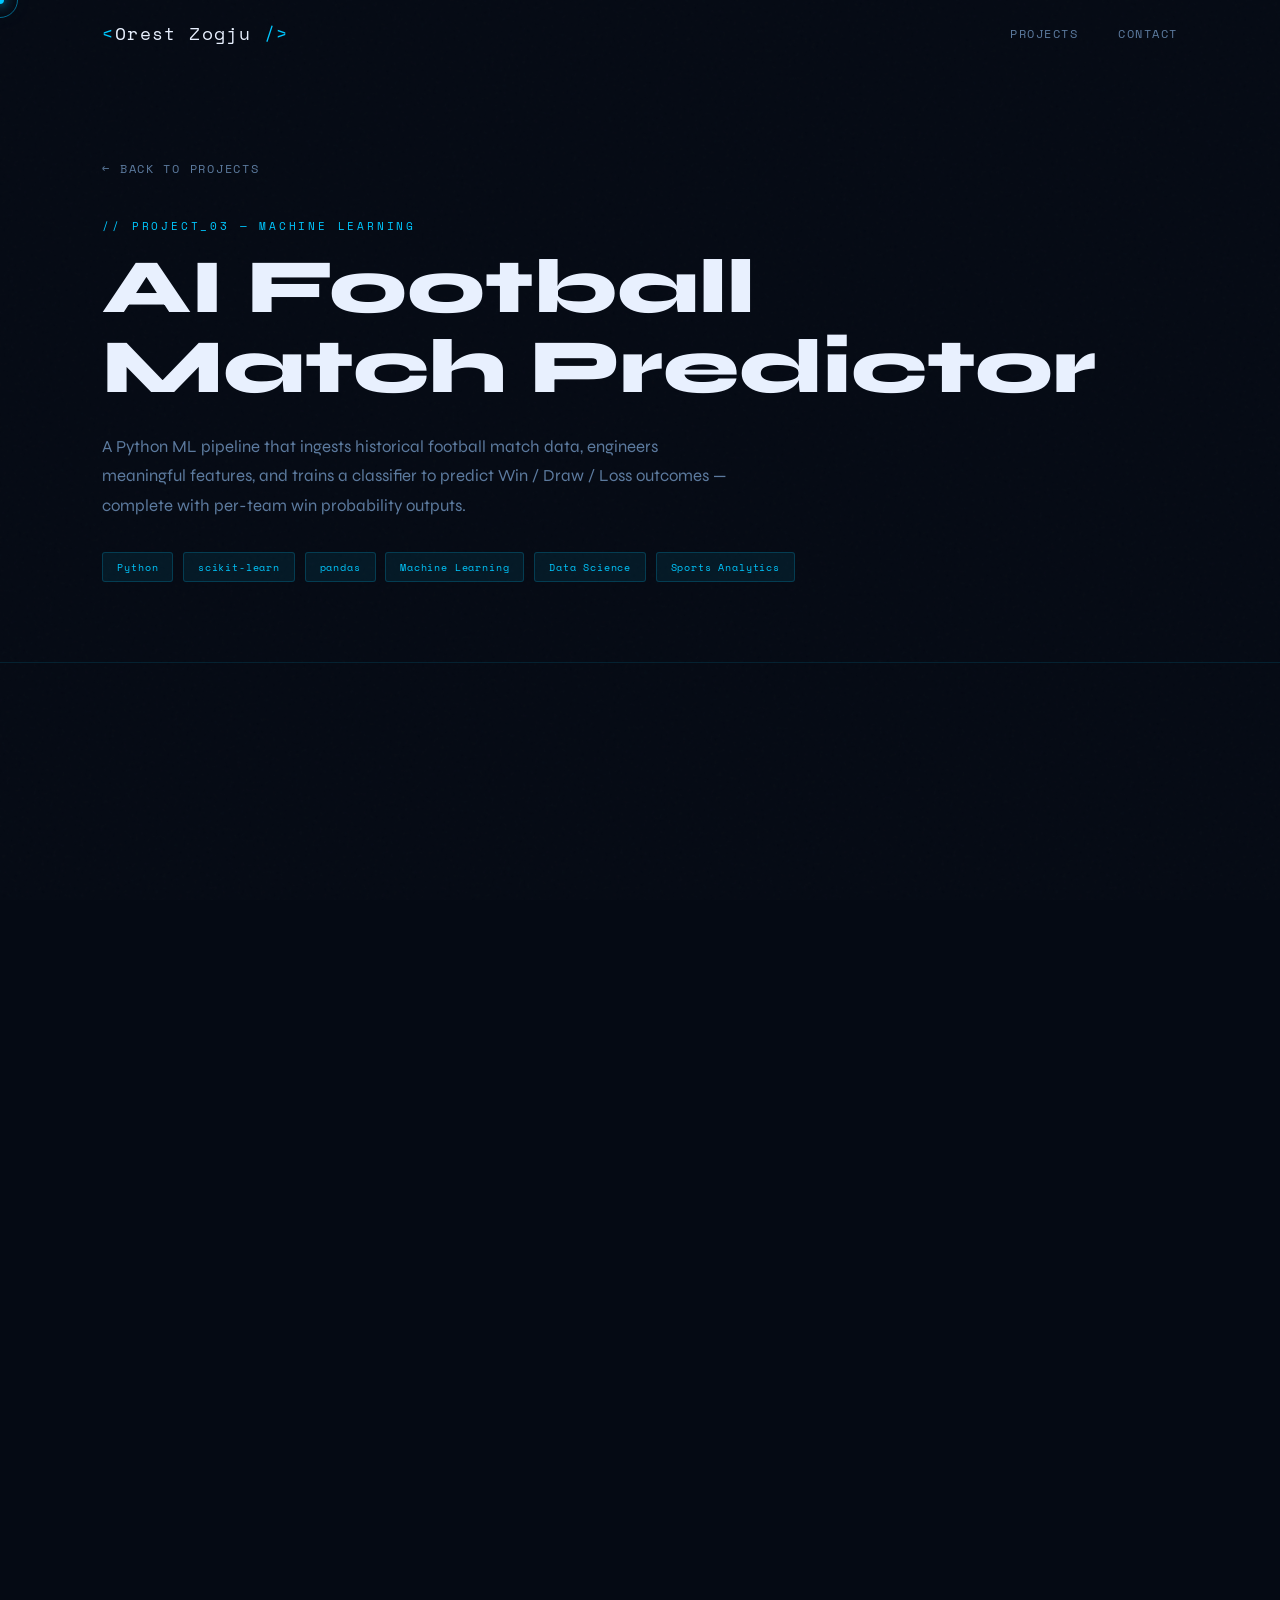
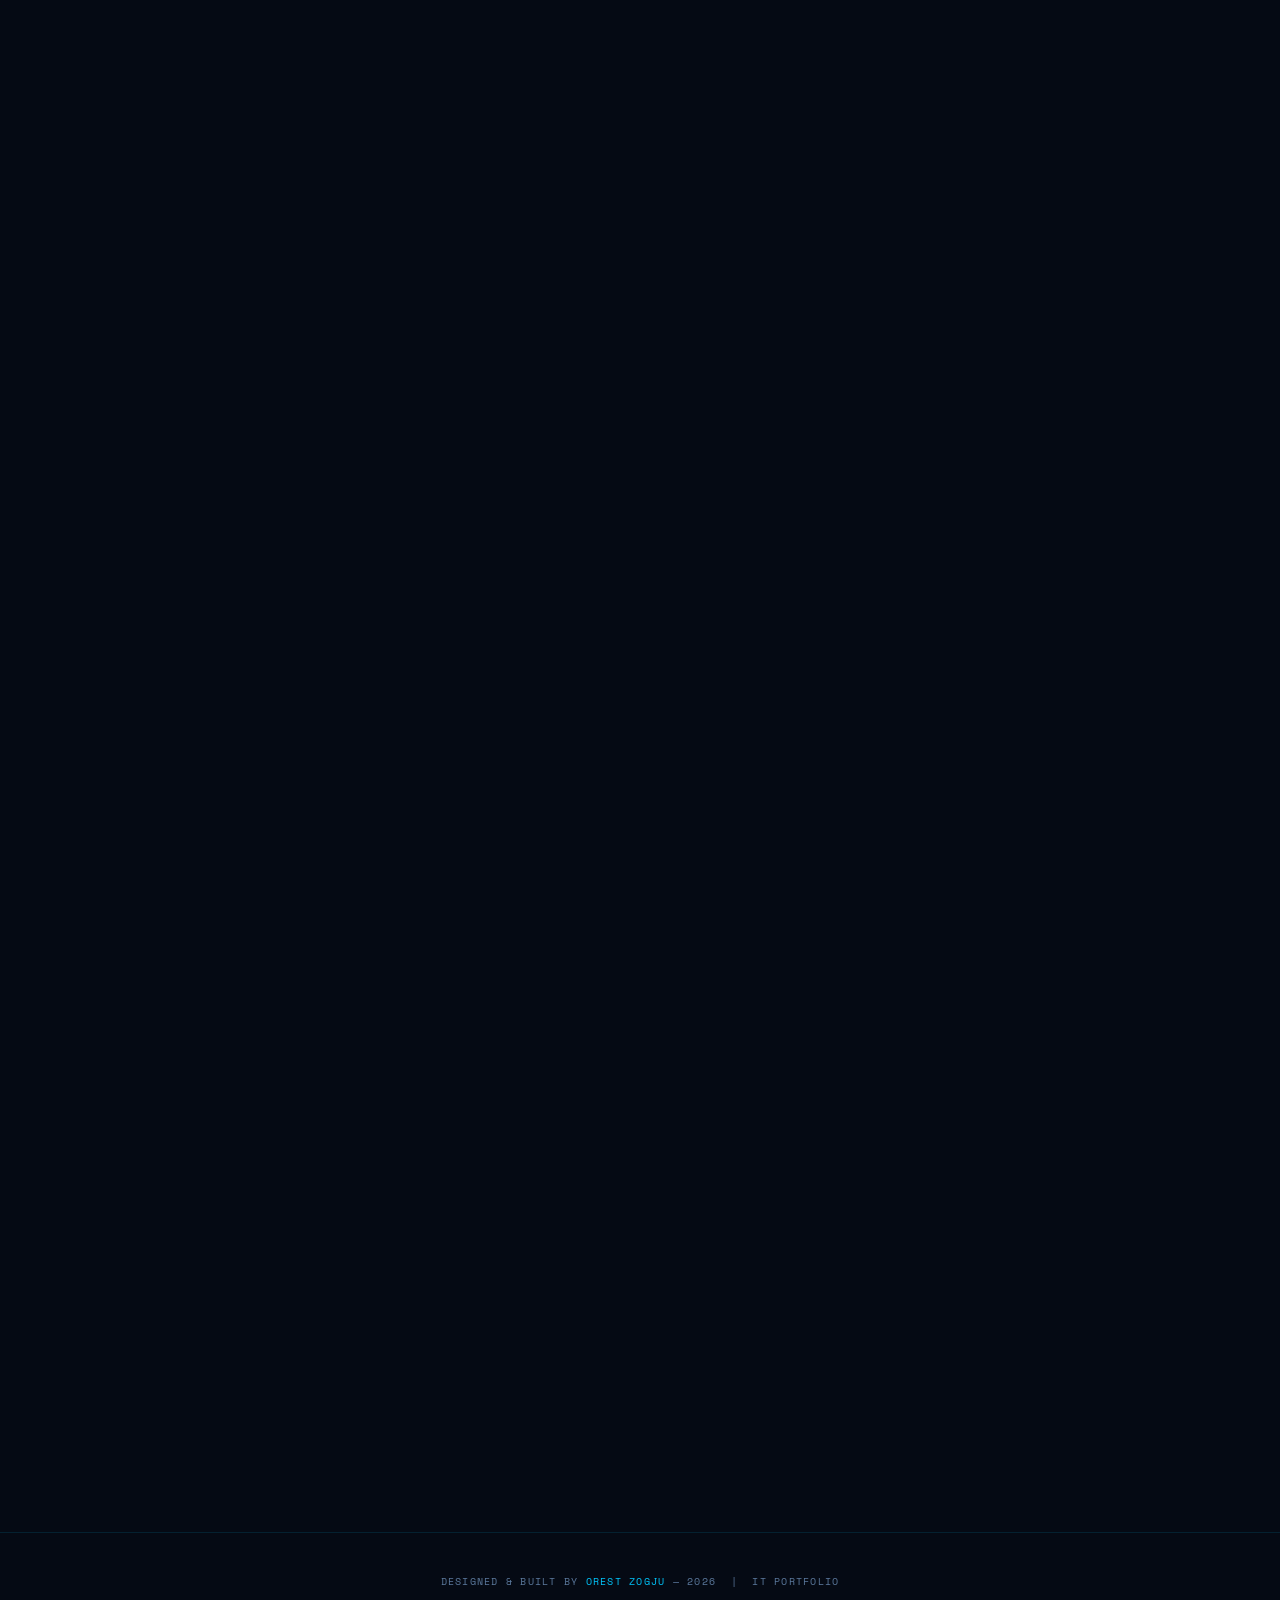
==== project-football-predictor.html @ 183ef2d7 "Initial commit: Complete portfolio website with projects and styling" ====
<!DOCTYPE html>
<html lang="en">
<head>
  <meta charset="UTF-8" />
  <meta name="viewport" content="width=device-width, initial-scale=1.0"/>
  <title>AI Football Predictor — Orest Zogju</title>

  <link rel="preconnect" href="https://fonts.googleapis.com">
  <link href="https://fonts.googleapis.com/css2?family=Space+Mono:ital,wght@0,400;0,700;1,400&family=Syne:wght@400;600;700;800&display=swap" rel="stylesheet">

  <!-- Reuse the main stylesheet for shared styles (cursor, nav, footer, etc.) -->
  <link rel="stylesheet" href="styles.css">

  <style>
    /* ══ PROJECT DETAIL — PAGE-SPECIFIC STYLES ═══════════════ */

    /* Full-width hero banner for the project */
    .project-hero {
      min-height: 60vh;
      display: flex;
      flex-direction: column;
      justify-content: center;
      padding: 160px 8vw 80px;
      position: relative;
      z-index: 2;
      border-bottom: 1px solid var(--border);
    }

    .back-link {
      font-family: 'Space Mono', monospace;
      font-size: .72rem;
      letter-spacing: .15em;
      text-transform: uppercase;
      color: var(--muted);
      text-decoration: none;
      display: inline-flex;
      align-items: center;
      gap: .5rem;
      margin-bottom: 2.5rem;
      transition: color .2s, gap .2s;
    }
    .back-link:hover { color: var(--accent); gap: .8rem; }

    .project-hero-label {
      font-family: 'Space Mono', monospace;
      font-size: .7rem;
      letter-spacing: .25em;
      text-transform: uppercase;
      color: var(--accent);
      margin-bottom: .8rem;
    }

    .project-hero-title {
      font-size: clamp(2.5rem, 6vw, 5rem);
      font-weight: 800;
      color: var(--white);
      line-height: 1.05;
      margin-bottom: 1.5rem;
    }

    .project-hero-subtitle {
      font-size: 1.05rem;
      color: var(--muted);
      max-width: 640px;
      line-height: 1.75;
      margin-bottom: 2rem;
    }

    .project-hero-tags {
      display: flex;
      flex-wrap: wrap;
      gap: .6rem;
    }

    .hero-tag {
      font-family: 'Space Mono', monospace;
      font-size: .65rem;
      padding: 6px 14px;
      border-radius: 3px;
      background: rgba(0, 200, 255, .08);
      border: 1px solid rgba(0, 200, 255, .2);
      color: var(--accent);
      letter-spacing: .08em;
    }

    /* ── Content body ── */
    .project-body {
      position: relative;
      z-index: 2;
      padding: 80px 8vw;
      max-width: 1200px;
      margin: 0 auto;
    }

    /* Two-column layout for main content + sidebar */
    .project-layout {
      display: grid;
      grid-template-columns: 1fr 340px;
      gap: 4rem;
      align-items: start;
    }

    .project-main { position: relative; z-index: 3; }

    /* ── Overview / description blocks ── */
    .content-section { margin-bottom: 3.5rem; }

    .content-label {
      font-family: 'Space Mono', monospace;
      font-size: .68rem;
      letter-spacing: .2em;
      text-transform: uppercase;
      color: var(--accent);
      margin-bottom: 1rem;
    }

    .content-heading {
      font-size: 1.5rem;
      font-weight: 800;
      color: var(--white);
      margin-bottom: 1rem;
    }

    .content-text {
      font-size: .95rem;
      line-height: 1.8;
      color: var(--muted);
    }
    .content-text + .content-text { margin-top: 1rem; }
    .content-text strong { color: var(--text); }

    /* ── Feature list ── */
    .feature-list {
      list-style: none;
      display: flex;
      flex-direction: column;
      gap: .8rem;
      margin-top: 1rem;
    }
    .feature-list li {
      font-size: .9rem;
      color: var(--muted);
      display: flex;
      gap: .8rem;
      align-items: flex-start;
      line-height: 1.6;
    }
    .feature-list li::before {
      content: '▹';
      color: var(--accent);
      flex-shrink: 0;
      margin-top: 2px;
    }

    /* ── Screenshot / GIF gallery ── */
    .screenshot-grid {
      display: grid;
      grid-template-columns: 1fr 1fr;
      gap: 1rem;
      margin-top: 1.5rem;
    }

    .screenshot-card {
      background: var(--surface);
      border: 1px solid var(--border);
      border-radius: 8px;
      overflow: hidden;
      transition: border-color .3s, transform .3s;
    }
    .screenshot-card:hover {
      border-color: var(--accent);
      transform: translateY(-4px);
    }

    /* Placeholder shown until you drop in real screenshots */
    .screenshot-placeholder {
      aspect-ratio: 16/9;
      background: linear-gradient(135deg, #0a1e15, #061510);
      display: flex;
      flex-direction: column;
      align-items: center;
      justify-content: center;
      gap: .6rem;
    }
    .screenshot-placeholder span {
      font-family: 'Space Mono', monospace;
      font-size: .6rem;
      letter-spacing: .1em;
      color: var(--muted);
    }
    .screenshot-placeholder-icon { font-size: 2rem; }

    /* Real screenshot / GIF — swap the placeholder for this when ready */
    .screenshot-img {
      width: 100%;
      display: block;
      aspect-ratio: 16/9;
      object-fit: cover;
    }

    .screenshot-caption {
      font-family: 'Space Mono', monospace;
      font-size: .6rem;
      letter-spacing: .08em;
      color: var(--muted);
      padding: .8rem 1rem;
      border-top: 1px solid var(--border);
    }

    /* ── ML results table ── */
    .results-table {
      width: 100%;
      border-collapse: collapse;
      margin-top: 1rem;
      font-family: 'Space Mono', monospace;
      font-size: .75rem;
    }
    .results-table th {
      color: var(--accent);
      letter-spacing: .12em;
      text-transform: uppercase;
      font-size: .62rem;
      padding: 10px 16px;
      text-align: left;
      border-bottom: 1px solid var(--border);
    }
    .results-table td {
      color: var(--muted);
      padding: 10px 16px;
      border-bottom: 1px solid rgba(255,255,255,.03);
    }
    .results-table tr:hover td { color: var(--text); background: rgba(0,200,255,.02); }

    /* ── Sidebar ── */
    .project-sidebar { display: flex; flex-direction: column; gap: 1.5rem; }

    .sidebar-card {
      background: var(--surface);
      border: 1px solid var(--border);
      border-radius: 10px;
      padding: 1.5rem;
      transition: border-color .3s;
    }
    .sidebar-card:hover { border-color: rgba(0, 200, 255, .3); }

    .sidebar-title {
      font-family: 'Space Mono', monospace;
      font-size: .65rem;
      letter-spacing: .18em;
      text-transform: uppercase;
      color: var(--accent);
      margin-bottom: 1rem;
    }

    .sidebar-stat {
      display: flex;
      justify-content: space-between;
      align-items: center;
      padding: .5rem 0;
      border-bottom: 1px solid rgba(255,255,255,.04);
      font-size: .82rem;
    }
    .sidebar-stat:last-child { border-bottom: none; }
    .sidebar-stat-label { color: var(--muted); }
    .sidebar-stat-value {
      color: var(--white);
      font-family: 'Space Mono', monospace;
      font-size: .72rem;
    }

    /* Stack tag pills in the sidebar */
    .sidebar-tags { display: flex; flex-wrap: wrap; gap: .5rem; }
    .sidebar-tag {
      font-family: 'Space Mono', monospace;
      font-size: .6rem;
      padding: 4px 10px;
      border-radius: 3px;
      background: rgba(0, 87, 255, .1);
      border: 1px solid rgba(0, 87, 255, .25);
      color: #6fa3ff;
    }

    /* Sidebar CTA buttons */
    .sidebar-actions { display: flex; flex-direction: column; gap: .8rem; }
    .sidebar-btn {
      display: block;
      text-align: center;
      padding: 11px;
      border-radius: 4px;
      font-family: 'Space Mono', monospace;
      font-size: .7rem;
      letter-spacing: .1em;
      text-transform: uppercase;
      text-decoration: none;
      transition: all .25s;
    }
    .sidebar-btn-primary {
      background: var(--accent);
      color: var(--bg);
      font-weight: 700;
      border: 1.5px solid var(--accent);
    }
    .sidebar-btn-primary:hover { background: transparent; color: var(--accent); }
    .sidebar-btn-ghost {
      background: transparent;
      color: var(--text);
      border: 1.5px solid var(--border);
    }
    .sidebar-btn-ghost:hover { border-color: var(--accent); color: var(--accent); }

    /* ── Responsive ── */
    @media (max-width: 900px) {
      .project-layout    { grid-template-columns: 1fr; }
      .screenshot-grid   { grid-template-columns: 1fr; }
      .project-hero      { padding: 130px 6vw 60px; }
      .project-body      { padding: 60px 6vw; }
    }

    /* ══ DETAIL PAGE — BROWSER FRAME ═══════════════════════
       Full-width GIF showcase with realistic browser chrome.
    ══════════════════════════════════════════════════════ */
    .detail-browser-frame {
      border-radius: 10px;
      overflow: hidden;
      border: 2px solid rgba(0, 200, 255, .3);
      background: #080e1c;
      box-shadow: 0 12px 40px rgba(0, 0, 0, .6), 0 0 30px rgba(0,200,255,.15), inset 0 0 30px rgba(0,200,255,.05);
      margin-top: 1rem;
      transition: all .3s ease;
    }
    .detail-browser-bar {
      height: 36px;
      background: #0f1624;
      border-bottom: 1px solid rgba(255,255,255,.06);
      display: flex;
      align-items: center;
      padding: 0 12px;
      gap: 10px;
    }
    .detail-browser-dots { display: flex; gap: 5px; }
    .detail-browser-url {
      flex: 1;
      background: rgba(255,255,255,.05);
      border: 1px solid rgba(255,255,255,.07);
      border-radius: 4px;
      padding: 4px 12px;
      font-family: 'Space Mono', monospace;
      font-size: .6rem;
      color: var(--muted);
      display: flex;
      align-items: center;
      gap: 6px;
    }
    .detail-gif-wrap { width:100%; aspect-ratio:16/9; overflow:hidden; border-radius:6px; }
    .detail-gif { width:100%; height:100%; object-fit:cover; display:block; transition:transform .4s ease; }
    .detail-browser-frame:hover .detail-gif { transform:scale(1.02); }
    .detail-browser-frame:hover { border-color:rgba(0,200,255,.5); box-shadow:0 20px 60px rgba(0,200,255,.2), 0 0 30px rgba(0,200,255,.3), inset 0 0 30px rgba(0,200,255,.1); }

    /* bdot classes are already in styles.css — re-declare here
       so this page works standalone */
    .bdot { width: 10px; height: 10px; border-radius: 50%; display: inline-block; }
    .bdot--red    { background: #ff5f57; }
    .bdot--yellow { background: #febc2e; }
    .bdot--green  { background: #28c840; }
  </style>
</head>
<body>

  <!-- Custom cursor (same as main portfolio) -->
  <div class="cursor" id="cursor">
    <div class="cursor-ring" id="cursor-ring"></div>
    <div class="cursor-dot"  id="cursor-dot"></div>
  </div>

  <canvas id="bg-canvas"></canvas>

  <!-- Minimal nav for project detail pages -->
  <nav id="navbar">
    <a href="index.html" class="nav-logo">&lt;<span>Orest Zogju</span> /&gt;</a>
    <ul class="nav-links">
      <li><a href="index.html#projects">Projects</a></li>
      <li><a href="index.html#contact">Contact</a></li>
    </ul>
  </nav>

  <main>

    <!-- ══ PROJECT HERO ══════════════════════════════ -->
    <div class="project-hero">
      <a href="index.html#projects" class="back-link">← Back to Projects</a>

      <p class="project-hero-label">// Project_03 — Machine Learning</p>
      <h1 class="project-hero-title">AI Football<br>Match Predictor</h1>
      <p class="project-hero-subtitle">
        A Python ML pipeline that ingests historical football match data, engineers
        meaningful features, and trains a classifier to predict Win / Draw / Loss
        outcomes — complete with per-team win probability outputs.
      </p>

      <div class="project-hero-tags">
        <span class="hero-tag">Python</span>
        <span class="hero-tag">scikit-learn</span>
        <span class="hero-tag">pandas</span>
        <span class="hero-tag">Machine Learning</span>
        <span class="hero-tag">Data Science</span>
        <span class="hero-tag">Sports Analytics</span>
      </div>
    </div>

    <!-- ══ PROJECT BODY ══════════════════════════════ -->
    <div class="project-body">
      <div class="project-layout">

        <!-- ── Main Content ── -->
        <div class="project-main">

          <!-- Overview -->
          <div class="content-section reveal">
            <p class="content-label">Overview</p>
            <h2 class="content-heading">About the Project</h2>
            <p class="content-text">
              This project was born from a personal challenge: could I build a machine learning model
              that accurately predicts football match outcomes using real historical data? Using <strong>Python</strong>
              and <strong>scikit-learn</strong>, I constructed a complete ML data pipeline that transforms raw
              CSV match statistics into actionable predictions, outputting <strong>win probabilities</strong> for
              every possible outcome (Win, Draw, Loss).
            </p>
            <p class="content-text">
              The model learns from historical league fixtures, identifying patterns in team statistics such as
              recent form, goals scored/conceded, home and away performance, head-to-head records, and other
              derived features. This was my first hands-on machine learning project and a significant milestone
              in my journey into data science and sports analytics. It showcased the power of feature engineering
              and the importance of proper model evaluation.
            </p>
          </div>

          <!-- Screenshots / GIFs -->
          <div class="content-section reveal reveal-delay-1">
            <p class="content-label">Preview</p>
            <h2 class="content-heading">App Overview</h2>

            <!-- Full-width browser frame with the live GIF -->
            <div class="detail-browser-frame">
              <div class="detail-browser-bar">
                <div class="detail-browser-dots">
                  <span class="bdot bdot--red"></span>
                  <span class="bdot bdot--yellow"></span>
                  <span class="bdot bdot--green"></span>
                </div>
                <div class="detail-browser-url">
                  <span>🔒</span> football-predictor-pro · Streamlit
                </div>
              </div>
              <div class="detail-gif-wrap">
                <img src="FootballPredictorAI.gif"
                     alt="Football Predictor Pro — full walkthrough"
                     class="detail-gif">
              </div>
            </div>

            <div class="screenshot-grid" style="margin-top:1rem;">
              <div class="screenshot-card">
                <div class="screenshot-placeholder" style="background:linear-gradient(135deg,#0a1e15,#061510)">
                  <div class="screenshot-placeholder-icon">📊</div>
                  <span>Predictions Dashboard</span>
                </div>
                <div class="screenshot-caption">Upload CSV → instant fixture predictions</div>
              </div>
              <div class="screenshot-card">
                <div class="screenshot-placeholder" style="background:linear-gradient(135deg,#0a1e15,#061510)">
                  <div class="screenshot-placeholder-icon">📈</div>
                  <span>Model Metrics</span>
                </div>
                <div class="screenshot-caption">Classification report & accuracy scores</div>
              </div>
            </div>
          </div>

          <!-- Features -->
          <div class="content-section reveal reveal-delay-2">
            <p class="content-label">Features</p>
            <h2 class="content-heading">What It Does</h2>
            <ul class="feature-list">
              <li>Reads and parses historical match data from CSV files using <strong>pandas</strong></li>
              <li>Cleans and preprocesses data, handling missing values and data type conversions</li>
              <li>Engineers powerful features: rolling form windows, home/away win rates, goal averages, head-to-head statistics</li>
              <li>Trains a classification model (Random Forest or Logistic Regression) via <strong>scikit-learn</strong></li>
              <li>Outputs precise <strong>Win / Draw / Loss probabilities</strong> for any given fixture</li>
              <li>Evaluates model performance using cross-validation, precision, recall, and F1-scores</li>
              <li>Serializes the trained model to disk for efficient reuse without retraining</li>
              <li>Provides comprehensive classification reports and confusion matrices for model analysis</li>
            </ul>
          </div>

          <!-- Sample results table -->
          <div class="content-section reveal">
            <p class="content-label">Sample Results</p>
            <h2 class="content-heading">Predicted Probabilities</h2>
            <table class="results-table">
              <thead>
                <tr>
                  <th>Home</th>
                  <th>Away</th>
                  <th>Win %</th>
                  <th>Draw %</th>
                  <th>Loss %</th>
                </tr>
              </thead>
              <tbody>
                <tr><td>Team A</td><td>Team B</td><td style="color:var(--accent)">62%</td><td>21%</td><td>17%</td></tr>
                <tr><td>Team C</td><td>Team D</td><td>34%</td><td style="color:var(--accent)">38%</td><td>28%</td></tr>
                <tr><td>Team E</td><td>Team F</td><td>19%</td><td>27%</td><td style="color:var(--accent)">54%</td></tr>
              </tbody>
            </table>
          </div>

          <!-- What I learned -->
          <div class="content-section reveal">
            <p class="content-label">Reflection</p>
            <h2 class="content-heading">What I Learned</h2>
            <p class="content-text">
              This project was my real introduction to the complete machine learning workflow — from handling messy,
              raw data to deploying a working predictive model. I discovered that <strong>feature engineering</strong> is often
              more critical than model selection, and learned hard lessons about overfitting through proper
              train/test splits and rigorous cross-validation techniques.
            </p>
            <p class="content-text">
              I became comfortable with <strong>pandas</strong> for complex data wrangling tasks and discovered how powerful
              scikit-learn's pipeline API is for keeping preprocessing and modeling steps clean, reproducible, and maintainable.
              The experience reinforced the importance of understanding your data deeply before attempting to model it.
            </p>
          </div>

        </div>

        <!-- ── Sidebar ── -->
        <aside class="project-sidebar">

          <!-- Links -->
          <div class="sidebar-card reveal">
            <div class="sidebar-title">Links</div>
            <div class="sidebar-actions">
              <a href="index.html#projects" class="sidebar-btn sidebar-btn-ghost">
                ← All Projects
              </a>
            </div>
          </div>

          <!-- Project info -->
          <div class="sidebar-card reveal reveal-delay-1">
            <div class="sidebar-title">Project Info</div>
            <div class="sidebar-stat">
              <span class="sidebar-stat-label">Type</span>
              <span class="sidebar-stat-value">ML Model</span>
            </div>
            <div class="sidebar-stat">
              <span class="sidebar-stat-label">Language</span>
              <span class="sidebar-stat-value">Python</span>
            </div>
            <div class="sidebar-stat">
              <span class="sidebar-stat-label">Status</span>
              <span class="sidebar-stat-value" style="color:var(--accent)">In Progress</span>
            </div>
            <div class="sidebar-stat">
              <span class="sidebar-stat-label">Year</span>
              <span class="sidebar-stat-value">2026</span>
            </div>
          </div>

          <!-- Tech stack -->
          <div class="sidebar-card reveal reveal-delay-2">
            <div class="sidebar-title">Tech Stack</div>
            <div class="sidebar-tags">
              <span class="sidebar-tag">Python 3</span>
              <span class="sidebar-tag">scikit-learn</span>
              <span class="sidebar-tag">pandas</span>
              <span class="sidebar-tag">NumPy</span>
              <span class="sidebar-tag">Matplotlib</span>
              <span class="sidebar-tag">joblib</span>
            </div>
          </div>

        </aside>
      </div>
    </div>

  </main>

  <footer>
    <p>Designed &amp; built by <span>Orest Zogju</span> — 2026 &nbsp;|&nbsp; IT Portfolio</p>
  </footer>

  <script src="main.js" defer></script>

</body>
</html>
---- styles.css ----
/* ══════════════════════════════════════════════════════
   styles.css — Orest Zogju Portfolio
   Sections:
     1.  Reset & CSS Variables
     2.  Base / Body
     3.  Custom Cursor
     4.  Background Canvas & Noise Overlay
     5.  Layout Helpers
     6.  Navigation
     7.  Hero Section
     8.  Avatar / Orbit
     9.  Section Headers (shared)
     10. About Section
     11. Skills Section
     12. Projects Section
     13. Contact Section
     14. Footer
     15. Scroll Reveal Utility
     16. Glitch Effect
     17. Keyframe Animations
     18. Responsive / Media Queries
══════════════════════════════════════════════════════ */


/* ── 1. RESET & CSS VARIABLES ───────────────────── */

*, *::before, *::after {
  box-sizing: border-box;
  margin: 0;
  padding: 0;
}

:root {
  --bg:       #050a14;   /* deepest background */
  --bg2:      #090f1e;   /* slightly lighter background layer */
  --surface:  #0d1627;   /* card/panel surfaces */
  --border:   rgba(0, 200, 255, 0.12);

  --accent:   #00c8ff;   /* primary cyan glow */
  --accent2:  #0057ff;   /* secondary deep blue */
  --accent3:  #7b2fff;   /* tertiary purple */

  --text:     #ccd6f6;   /* body text */
  --muted:    #5c7a9e;   /* de-emphasised text */
  --white:    #e8f0fe;   /* headings / highlights */
}

html {
  scroll-behavior: smooth;
}


/* ── 2. BASE / BODY ─────────────────────────────── */

body {
  background: var(--bg);
  color: var(--text);
  font-family: 'Syne', sans-serif;
  overflow-x: hidden;
  cursor: none; /* hide the native cursor; we use a custom one */
}


/* ── 3. CUSTOM CURSOR ───────────────────────────── */

/* The cursor wrapper is fixed and has pointer-events: none so it
   never blocks clicks. It contains two children:
   - cursor-dot  : a small snappy dot that follows the mouse exactly
   - cursor-ring : a larger ring that lags behind (smoothed in JS)    */
.cursor {
  position: fixed;
  top: 0;
  left: 0;
  z-index: 9999;
  pointer-events: none;
}

.cursor-dot {
  width: 8px;
  height: 8px;
  background: var(--accent);
  border-radius: 50%;
  transform: translate(-50%, -50%);
  transition: transform .1s;
  box-shadow: 0 0 12px var(--accent), 0 0 30px rgba(0, 200, 255, .4);
}

.cursor-ring {
  width: 36px;
  height: 36px;
  border: 1.5px solid rgba(0, 200, 255, .5);
  border-radius: 50%;
  transform: translate(-50%, -50%);
  transition: transform .18s ease, width .2s, height .2s, border-color .2s;
  position: absolute;
  top: 0;
  left: 0;
}

/* Expand the ring when hovering over any interactive element */
body:has(a:hover) .cursor-ring,
body:has(button:hover) .cursor-ring {
  width: 56px;
  height: 56px;
  border-color: var(--accent);
}


/* ── 4. BACKGROUND CANVAS & NOISE OVERLAY ───────── */

/* The canvas is behind everything; JS draws the particle grid on it */
#bg-canvas {
  position: fixed;
  top: 0;
  left: 0;
  width: 100%;
  height: 100%;
  z-index: 0;
  pointer-events: none;
}

/* Subtle SVG noise texture layered on top of the canvas */
body::after {
  content: '';
  position: fixed;
  inset: 0;
  z-index: 1;
  background-image: url("data:image/svg+xml,%3Csvg viewBox='0 0 256 256' xmlns='http://www.w3.org/2000/svg'%3E%3Cfilter id='noise'%3E%3CfeTurbulence type='fractalNoise' baseFrequency='0.9' numOctaves='4' stitchTiles='stitch'/%3E%3C/filter%3E%3Crect width='100%25' height='100%25' filter='url(%23noise)' opacity='0.04'/%3E%3C/svg%3E");
  opacity: .5;
  pointer-events: none;
}


/* ── 5. LAYOUT HELPERS ──────────────────────────── */

main {
  position: relative;
  z-index: 2; /* sit above the canvas (z-index: 0) and noise (z-index: 1) */
}

section {
  min-height: 100vh;
  padding: 120px 8vw;
  position: relative;
}

.section-divider {
  width: 100%;
  height: 1px;
  background: linear-gradient(90deg, transparent, var(--border), transparent);
  position: relative;
  z-index: 2;
}


/* ── 6. NAVIGATION ──────────────────────────────── */

nav {
  position: fixed;
  top: 0;
  width: 100%;
  z-index: 100;
  padding: 20px 8vw;
  display: flex;
  align-items: center;
  justify-content: space-between;
  transition: background .4s, backdrop-filter .4s;
}

/* JS adds .scrolled after the user scrolls 60px */
nav.scrolled {
  background: rgba(5, 10, 20, .85);
  backdrop-filter: blur(20px);
  border-bottom: 1px solid var(--border);
}

.nav-logo {
  font-family: 'Space Mono', monospace;
  font-size: 1.1rem;
  color: var(--accent);
  letter-spacing: .08em;
  text-decoration: none;
}
.nav-logo span { color: var(--white); }

.nav-links {
  display: flex;
  gap: 2.5rem;
  list-style: none;
}

.nav-links a {
  font-family: 'Space Mono', monospace;
  font-size: .78rem;
  color: var(--muted);
  text-decoration: none;
  letter-spacing: .12em;
  text-transform: uppercase;
  transition: color .2s;
  position: relative;
}

/* Animated underline slides in on hover */
.nav-links a::after {
  content: '';
  position: absolute;
  bottom: -4px;
  left: 0;
  width: 0;
  height: 1px;
  background: var(--accent);
  transition: width .3s;
}
.nav-links a:hover           { color: var(--accent); }
.nav-links a:hover::after    { width: 100%; }


/* ── 7. HERO SECTION ────────────────────────────── */

#hero {
  display: grid;
  grid-template-columns: 1fr 1fr;
  align-items: center;
  gap: 4rem;
  min-height: 100vh;
  padding-top: 140px;
}

.hero-left { position: relative; }

/* Hero text elements each fade-up on load (staggered by animation-delay) */
.hero-label {
  font-family: 'Space Mono', monospace;
  font-size: .72rem;
  letter-spacing: .22em;
  text-transform: uppercase;
  color: var(--accent);
  margin-bottom: 1.2rem;
  opacity: 0;
  animation: fadeUp .6s .2s forwards;
}

.hero-name {
  font-size: clamp(3.2rem, 7vw, 6rem);
  font-weight: 800;
  line-height: .95;
  color: var(--white);
  margin-bottom: 1rem;
  opacity: 0;
  animation: fadeUp .6s .4s forwards;
}
.hero-name .accent { color: var(--accent); }

.hero-role {
  font-family: 'Space Mono', monospace;
  font-size: clamp(.9rem, 1.6vw, 1.15rem);
  color: var(--muted);
  margin-bottom: 2rem;
  opacity: 0;
  animation: fadeUp .6s .6s forwards;
}
.hero-role .typed-text { color: var(--accent2); }

/* Blinking cursor shown next to the typed text */
.cursor-blink {
  display: inline-block;
  width: 2px;
  height: 1.1em;
  background: var(--accent);
  vertical-align: middle;
  margin-left: 2px;
  animation: blink .8s step-end infinite;
}

.hero-bio {
  font-size: 1rem;
  line-height: 1.75;
  color: var(--muted);
  max-width: 480px;
  margin-bottom: 2.5rem;
  opacity: 0;
  animation: fadeUp .6s .8s forwards;
}

.hero-cta {
  display: flex;
  gap: 1rem;
  flex-wrap: wrap;
  opacity: 0;
  animation: fadeUp .6s 1s forwards;
}

/* Shared button base */
.btn {
  padding: 13px 28px;
  border-radius: 4px;
  font-family: 'Space Mono', monospace;
  font-size: .78rem;
  letter-spacing: .1em;
  text-transform: uppercase;
  text-decoration: none;
  cursor: none; /* keep custom cursor active */
  transition: all .25s;
}

.btn-primary {
  background: var(--accent);
  color: var(--bg);
  font-weight: 700;
  border: 1.5px solid var(--accent);
  box-shadow: 0 0 24px rgba(0, 200, 255, .3);
}
.btn-primary:hover {
  background: transparent;
  color: var(--accent);
  box-shadow: 0 0 40px rgba(0, 200, 255, .5);
}

.btn-ghost {
  background: transparent;
  color: var(--text);
  border: 1.5px solid var(--border);
}
.btn-ghost:hover {
  border-color: var(--accent);
  color: var(--accent);
  box-shadow: 0 0 20px rgba(0, 200, 255, .15);
}


/* ── 8. AVATAR & ORBIT ──────────────────────────── */

.hero-right {
  display: flex;
  justify-content: center;
  align-items: center;
  opacity: 0;
  animation: fadeIn .8s 1s forwards;
}

.avatar-wrapper {
  position: relative;
  width: 320px;
  height: 320px;
}

/* Gradient border ring that spins continuously */
.avatar-ring {
  position: absolute;
  inset: -16px;
  border-radius: 50%;
  border: 1.5px solid transparent;
  background: linear-gradient(135deg, var(--accent), var(--accent3)) border-box;
  /* mask trick: only show the border, not the fill */
  -webkit-mask: linear-gradient(#fff 0 0) padding-box, linear-gradient(#fff 0 0);
  -webkit-mask-composite: destination-out;
  mask-composite: exclude;
  animation: spin 8s linear infinite;
}

.avatar-ring-outer {
  position: absolute;
  inset: -32px;
  border-radius: 50%;
  border: 1px dashed rgba(0, 200, 255, .2);
  animation: spin 20s linear infinite reverse;
}

.avatar-inner {
  width: 100%;
  height: 100%;
  border-radius: 50%;
  background: linear-gradient(135deg, #0d2047, #0a1530);
  border: 2px solid rgba(0, 200, 255, .2);
  display: flex;
  align-items: center;
  justify-content: center;
  overflow: hidden;
  position: relative;
}

/* Orbit dots that travel around the avatar */
.orbit-dot {
  position: absolute;
  width: 10px;
  height: 10px;
  border-radius: 50%;
}
.orbit-dot--cyan {
  background: var(--accent);
  box-shadow: 0 0 12px var(--accent), 0 0 30px rgba(0, 200, 255, .4);
  animation: orbitDot 5s linear infinite, pulse 2s infinite;
}
.orbit-dot--purple {
  background: var(--accent3);
  box-shadow: 0 0 12px var(--accent3);
  animation: orbitDot2 5s linear infinite;
}


/* ── 9. SECTION HEADERS (shared) ────────────────── */

.section-header { margin-bottom: 4rem; }

.section-label {
  font-family: 'Space Mono', monospace;
  font-size: .7rem;
  letter-spacing: .25em;
  text-transform: uppercase;
  color: var(--accent);
  margin-bottom: .6rem;
}

.section-title {
  font-size: clamp(2rem, 4vw, 3rem);
  font-weight: 800;
  color: var(--white);
  position: relative;
  display: inline-block;
}

/* Short gradient underline accent beneath section titles */
.section-title::after {
  content: '';
  position: absolute;
  bottom: -8px;
  left: 0;
  width: 60px;
  height: 3px;
  background: linear-gradient(90deg, var(--accent), transparent);
  border-radius: 2px;
}


/* ── 10. ABOUT SECTION ──────────────────────────── */

#about {
  display: grid;
  grid-template-columns: 1fr 1fr;
  gap: 5rem;
  align-items: center;
}

.about-text p {
  line-height: 1.8;
  color: var(--muted);
  margin-bottom: 1.2rem;
  font-size: .98rem;
}
.about-text p strong { color: var(--text); }

.about-stats {
  display: grid;
  grid-template-columns: 1fr 1fr;
  gap: 1.5rem;
}

.stat-card {
  background: var(--surface);
  border: 1px solid var(--border);
  border-radius: 8px;
  padding: 1.5rem;
  position: relative;
  overflow: hidden;
  transition: border-color .3s, transform .3s;
}

/* Top glow bar that appears on hover */
.stat-card::before {
  content: '';
  position: absolute;
  top: 0; left: 0; right: 0;
  height: 2px;
  background: linear-gradient(90deg, var(--accent), var(--accent3));
  opacity: 0;
  transition: opacity .3s;
}
.stat-card:hover              { border-color: rgba(0, 200, 255, .3); transform: translateY(-4px); }
.stat-card:hover::before      { opacity: 1; }

.stat-number {
  font-size: 2.2rem;
  font-weight: 800;
  color: var(--accent);
  line-height: 1;
  margin-bottom: .4rem;
}
.stat-label {
  font-family: 'Space Mono', monospace;
  font-size: .7rem;
  color: var(--muted);
  letter-spacing: .1em;
  text-transform: uppercase;
}


/* ── 11. SKILLS SECTION ─────────────────────────── */

#skills { padding: 120px 8vw; }

.skills-grid {
  display: grid;
  grid-template-columns: repeat(auto-fill, minmax(280px, 1fr));
  gap: 1.5rem;
}

.skill-category {
  background: var(--surface);
  border: 1px solid var(--border);
  border-radius: 10px;
  padding: 2rem;
  transition: border-color .3s, transform .3s, box-shadow .3s;
}
.skill-category:hover {
  border-color: rgba(0, 200, 255, .35);
  transform: translateY(-6px);
  box-shadow: 0 20px 60px rgba(0, 0, 0, .5), 0 0 30px rgba(0, 200, 255, .06);
}

.skill-cat-icon  { font-size: 1.8rem; margin-bottom: 1rem; }
.skill-cat-title { font-size: 1rem; font-weight: 700; color: var(--white); margin-bottom: 1.2rem; }

.skill-tags { display: flex; flex-wrap: wrap; gap: .5rem; }

.skill-tag {
  font-family: 'Space Mono', monospace;
  font-size: .65rem;
  letter-spacing: .08em;
  padding: 5px 12px;
  border-radius: 3px;
  background: rgba(0, 200, 255, .08);
  border: 1px solid rgba(0, 200, 255, .18);
  color: var(--accent);
  transition: background .2s;
}
.skill-tag:hover { background: rgba(0, 200, 255, .15); }

/* ── Skill-level progress bars ── */
.skill-bars     { margin-top: 4rem; }
.skill-bar-item { margin-bottom: 1.4rem; }

.skill-bar-top {
  display: flex;
  justify-content: space-between;
  margin-bottom: .5rem;
}

.skill-bar-name {
  font-family: 'Space Mono', monospace;
  font-size: .72rem;
  color: var(--text);
  letter-spacing: .08em;
}

.skill-bar-pct {
  font-family: 'Space Mono', monospace;
  font-size: .68rem;
  color: var(--accent);
}

.skill-bar-track {
  height: 3px;
  background: rgba(255, 255, 255, .06);
  border-radius: 2px;
  overflow: hidden;
}

/* Width starts at 0; JS sets it to data-width% when the element enters view */
.skill-bar-fill {
  height: 100%;
  background: linear-gradient(90deg, var(--accent2), var(--accent));
  border-radius: 2px;
  width: 0;
  transition: width 1.4s cubic-bezier(.4, 0, .2, 1);
  box-shadow: 0 0 8px rgba(0, 200, 255, .5);
}


/* ── 12. PROJECTS SECTION ───────────────────────── */

#projects { padding: 120px 8vw; }

/* ── Project card header row (number + status badge) ── */
.project-header-row {
  display: flex;
  justify-content: space-between;
  align-items: center;
  margin-bottom: 1.2rem;
}

/* Coloured status pills (LIVE / JAVA / ML AI) */
.project-status-badge {
  font-family: 'Space Mono', monospace;
  font-size: .55rem;
  letter-spacing: .15em;
  padding: 3px 9px;
  border-radius: 20px;
  background: rgba(0, 200, 255, .12);
  border: 1px solid rgba(0, 200, 255, .3);
  color: var(--accent);
  text-transform: uppercase;
}
.badge--java { background: rgba(123, 47, 255, .12); border-color: rgba(123, 47, 255, .35); color: var(--accent3); }
.badge--ml   { background: rgba(0, 200, 100, .10); border-color: rgba(0, 200, 100, .30); color: #00e87a; }

/* ── "Full Details →" highlighted link ── */
.details-cta {
  color: var(--white) !important;
  background: rgba(0, 200, 255, .08);
  border: 1px solid rgba(0, 200, 255, .25);
  padding: 5px 14px;
  border-radius: 3px;
  transition: background .2s, border-color .2s, color .2s !important;
}
.details-cta:hover {
  background: var(--accent) !important;
  border-color: var(--accent) !important;
  color: var(--bg) !important;
}

/* ══════════════════════════════════════════════════
   BROWSER / WINDOW FRAME  —  wraps every project GIF
   Gives the GIF a realistic browser or desktop-app
   chrome so it feels like a live product demo.
══════════════════════════════════════════════════ */

.browser-frame {
  border-radius: 8px;
  overflow: hidden;
  border: 1px solid rgba(0, 200, 255, .18);
  background: #080e1c;
  margin: 0 0 1.6rem;
  box-shadow: 0 8px 32px rgba(0, 0, 0, .5), 0 0 0 1px rgba(255,255,255,.04);
  transition: border-color .3s, box-shadow .35s, transform .35s;
}
/* Lift + glow when hovering the parent link */
.project-media-link:hover .browser-frame {
  border-color: rgba(0, 200, 255, .5);
  box-shadow: 0 16px 48px rgba(0, 0, 0, .65), 0 0 30px rgba(0, 200, 255, .12);
  transform: translateY(-3px);
}

/* Desktop-app flavour (darker, purple-tinted) */
.browser-frame--desktop {
  border-color: rgba(123, 47, 255, .25);
  background: #0b0718;
}
.project-media-link:hover .browser-frame--desktop {
  border-color: rgba(123, 47, 255, .55);
  box-shadow: 0 16px 48px rgba(0, 0, 0, .65), 0 0 30px rgba(123, 47, 255, .15);
}

/* ── Browser chrome bar ── */
.browser-bar {
  height: 32px;
  background: #0f1624;
  border-bottom: 1px solid rgba(255, 255, 255, .06);
  display: flex;
  align-items: center;
  padding: 0 10px;
  gap: 8px;
  flex-shrink: 0;
}

/* Traffic-light dots */
.browser-dots { display: flex; gap: 5px; flex-shrink: 0; }
.bdot { width: 10px; height: 10px; border-radius: 50%; }
.bdot--red    { background: #ff5f57; }
.bdot--yellow { background: #febc2e; }
.bdot--green  { background: #28c840; }

/* URL pill */
.browser-url {
  flex: 1;
  background: rgba(255, 255, 255, .05);
  border: 1px solid rgba(255, 255, 255, .07);
  border-radius: 4px;
  padding: 3px 10px;
  font-family: 'Space Mono', monospace;
  font-size: .58rem;
  color: var(--muted);
  letter-spacing: .04em;
  white-space: nowrap;
  overflow: hidden;
  text-overflow: ellipsis;
  display: flex;
  align-items: center;
  gap: 5px;
}
.url-lock { font-size: .6rem; }

/* Desktop-app bar variant */
.desktop-bar {
  background: #120d22;
  border-bottom-color: rgba(123, 47, 255, .15);
  justify-content: space-between;
}
.desktop-title-icon { font-size: 1rem; }
.desktop-title-text {
  font-family: 'Space Mono', monospace;
  font-size: .6rem;
  color: var(--muted);
  letter-spacing: .08em;
  flex: 1;
  text-align: center;
}
.desktop-dots { flex-shrink: 0; }

/* ── Viewport area (holds the GIF + overlay) ── */
.browser-viewport {
  position: relative;
  aspect-ratio: 16 / 9;
  overflow: hidden;
  background: #050a14;
}

/* GIF fills the viewport, cropped to fit */
.browser-gif {
  width: 100%;
  height: 100%;
  object-fit: cover;
  display: block;
  transition: filter .3s;
}
.project-media-link:hover .browser-gif { filter: brightness(1.05); }

/* ── "View Full Details" hover overlay ── */
.browser-overlay {
  position: absolute;
  inset: 0;
  background: linear-gradient(135deg,
    rgba(5, 10, 20, .82) 0%,
    rgba(0, 30, 50, .75) 100%);
  display: flex;
  align-items: center;
  justify-content: center;
  opacity: 0;
  transition: opacity .3s;
  /* Subtle scanline texture layered on top */
  background-image:
    repeating-linear-gradient(0deg, transparent, transparent 2px,
      rgba(0, 200, 255, .015) 2px, rgba(0, 200, 255, .015) 4px),
    linear-gradient(135deg, rgba(5, 10, 20, .82), rgba(0, 30, 50, .75));
}
.project-media-link:hover .browser-overlay { opacity: 1; }

.browser-overlay-inner {
  display: flex;
  flex-direction: column;
  align-items: center;
  gap: .5rem;
  transform: scale(.9);
  transition: transform .3s;
}
.project-media-link:hover .browser-overlay-inner { transform: scale(1); }

.browser-overlay-icon { font-size: 1.6rem; }

.browser-overlay-text {
  font-family: 'Space Mono', monospace;
  font-size: .72rem;
  letter-spacing: .18em;
  text-transform: uppercase;
  color: var(--white);
}

.browser-overlay-arrow {
  font-size: 1.2rem;
  color: var(--accent);
  animation: bounceRight .9s ease-in-out infinite alternate;
}

@keyframes bounceRight {
  from { transform: translateX(-4px); opacity: .6; }
  to   { transform: translateX(4px);  opacity: 1; }
}

.projects-grid {
  display: grid;
  grid-template-columns: 1fr 1fr;
  gap: 2rem;
}

.project-card {
  background: var(--surface);
  border: 1px solid var(--border);
  border-radius: 12px;
  padding: 2.5rem;
  position: relative;
  overflow: hidden;
  transition: border-color .3s, transform .35s, box-shadow .35s;
  display: flex;
  flex-direction: column;
}

/* Top gradient rule on every card */
.project-card::before {
  content: '';
  position: absolute;
  top: 0; left: 0; right: 0;
  height: 3px;
  background: linear-gradient(90deg, var(--accent2), var(--accent), var(--accent3));
}

/* Subtle corner glow inside the card */
.project-card::after {
  content: '';
  position: absolute;
  inset: 0;
  background: radial-gradient(circle at top right, rgba(0, 200, 255, .04), transparent 60%);
  pointer-events: none;
}

.project-card:hover {
  border-color: rgba(0, 200, 255, .4);
  transform: translateY(-8px);
  box-shadow: 0 30px 80px rgba(0, 0, 0, .6), 0 0 40px rgba(0, 200, 255, .08);
}

.project-number {
  font-family: 'Space Mono', monospace;
  font-size: .68rem;
  color: var(--accent);
  letter-spacing: .2em;
  margin-bottom: 1.5rem;
  opacity: .7;
}

.project-icon {
  font-size: 2.2rem;
  margin-bottom: 1.2rem;
}

.project-title {
  font-size: 1.4rem;
  font-weight: 800;
  color: var(--white);
  margin-bottom: .8rem;
  line-height: 1.2;
}

.project-desc {
  font-size: .92rem;
  line-height: 1.7;
  color: var(--muted);
  margin-bottom: 1.8rem;
  flex: 1; /* push tech tags & links to the bottom of the card */
}

.project-tech {
  display: flex;
  flex-wrap: wrap;
  gap: .5rem;
  margin-bottom: 2rem;
}
.project-tech span {
  font-family: 'Space Mono', monospace;
  font-size: .62rem;
  padding: 4px 10px;
  border-radius: 2px;
  background: rgba(0, 87, 255, .1);
  border: 1px solid rgba(0, 87, 255, .25);
  color: #6fa3ff;
  letter-spacing: .06em;
}

.project-links {
  display: flex;
  gap: 1rem;
  align-items: center;
  flex-wrap: wrap;
}

.project-link {
  font-family: 'Space Mono', monospace;
  font-size: .7rem;
  letter-spacing: .1em;
  text-decoration: none;
  color: var(--accent);
  display: flex;
  align-items: center;
  gap: .4rem;
  transition: color .2s, gap .2s;
  text-transform: uppercase;
}
.project-link:hover    { color: var(--white); gap: .7rem; }
.project-link svg      { width: 14px; height: 14px; }

/* ── Project media / GIF area ── */

/* Wraps the clickable preview image / GIF / mockup */
.project-media-link {
  display: block;
  margin: 1.5rem 0;
  border-radius: 8px;
  overflow: hidden;
  text-decoration: none;
}

.project-media {
  border-radius: 8px;
  overflow: hidden;
  border: 1px solid var(--border);
  background: var(--bg2);
  height: 160px;
  display: flex;
  align-items: center;
  justify-content: center;
  position: relative;
  transition: border-color .3s;
}
.project-media-link:hover .project-media {
  border-color: var(--accent);
}

/* GIF fills the entire media area when provided */
.project-gif {
  width: 100%;
  height: 100%;
  object-fit: cover;
  position: absolute;
  inset: 0;
}

/* "View Project →" overlay that appears on hover */
.media-overlay {
  position: absolute;
  inset: 0;
  background: rgba(5, 10, 20, .75);
  display: flex;
  align-items: center;
  justify-content: center;
  opacity: 0;
  transition: opacity .3s;
}
.project-media-link:hover .media-overlay { opacity: 1; }

.media-overlay span {
  font-family: 'Space Mono', monospace;
  font-size: .75rem;
  letter-spacing: .15em;
  color: var(--accent);
  text-transform: uppercase;
}

/* ── Mockup colour themes ── */
.mockup-web    { background: linear-gradient(135deg, #0a1e40, #061228); }
.mockup-java   { background: linear-gradient(135deg, #1a0a2e, #0d061e); }
.mockup-python { background: linear-gradient(135deg, #0a1e15, #061510); }

/* Browser-chrome bar inside mockups */
.mockup-bar {
  height: 28px;
  background: rgba(255, 255, 255, .04);
  border-bottom: 1px solid var(--border);
  position: absolute;
  top: 0; left: 0; right: 0;
  display: flex;
  align-items: center;
  padding: 0 12px;
  gap: 6px;
}
.mockup-filename {
  font-family: 'Space Mono', monospace;
  font-size: .55rem;
  color: rgba(123, 47, 255, .7);
  margin-left: 8px;
}

.mock-dot { width: 8px; height: 8px; border-radius: 50%; }

/* Generic line placeholders inside mockups */
.mockup-content {
  margin-top: 20px;
  display: flex;
  flex-direction: column;
  gap: 6px;
  width: 80%;
}
.mock-line {
  height: 8px;
  border-radius: 4px;
  background: rgba(255, 255, 255, .07);
}
.mock-line.accent { background: rgba(0, 200, 255, .2); width: 40%; }
.mock-line.short  { width: 60%; }

/* Java-style window inside the mockup */
.mock-window {
  width: 80%;
  border: 1px solid rgba(123, 47, 255, .3);
  border-radius: 4px;
  padding: 12px;
  margin-top: 16px;
}
.mock-field {
  height: 6px;
  border-radius: 3px;
  background: rgba(123, 47, 255, .15);
  margin-bottom: 6px;
}

/* Python ML output mockup — probability bars */
.mock-ml-output {
  margin-top: 36px;
  width: 85%;
  display: flex;
  flex-direction: column;
  gap: 8px;
}
.mock-ml-row {
  display: flex;
  align-items: center;
  gap: 8px;
}
.mock-label {
  font-family: 'Space Mono', monospace;
  font-size: .5rem;
  color: var(--muted);
  width: 52px;
  flex-shrink: 0;
  letter-spacing: .05em;
}
.mock-prob-bar {
  height: 12px;
  background: rgba(0, 200, 100, .3);
  border-radius: 3px;
  display: flex;
  align-items: center;
  justify-content: flex-end;
  padding-right: 4px;
  transition: width .8s ease;
  min-width: 24px;
}
.mock-prob-bar.draw { background: rgba(0, 200, 255, .25); }
.mock-prob-bar.away { background: rgba(255, 80, 80, .25); }
.mock-prob-bar span {
  font-family: 'Space Mono', monospace;
  font-size: .45rem;
  color: var(--white);
}


/* ── 13. CONTACT SECTION ────────────────────────── */

#contact {
  min-height: 80vh;
  display: flex;
  flex-direction: column;
  justify-content: center;
}

.contact-inner {
  display: grid;
  grid-template-columns: 1fr 1fr;
  gap: 5rem;
  align-items: start;
}

.contact-left p {
  font-size: .95rem;
  line-height: 1.8;
  color: var(--muted);
  margin-bottom: 2.5rem;
}

.contact-links { display: flex; flex-direction: column; gap: 1rem; }

.contact-link {
  display: flex;
  align-items: center;
  gap: 1rem;
  text-decoration: none;
  color: var(--text);
  font-family: 'Space Mono', monospace;
  font-size: .8rem;
  padding: 1rem 1.2rem;
  border: 1px solid var(--border);
  border-radius: 6px;
  background: var(--surface);
  transition: border-color .3s, transform .2s, box-shadow .3s;
}
.contact-link:hover {
  border-color: var(--accent);
  transform: translateX(6px);
  box-shadow: 0 0 20px rgba(0, 200, 255, .1);
  color: var(--accent);
}

.contact-link-icon {
  width: 36px;
  height: 36px;
  border-radius: 4px;
  background: rgba(0, 200, 255, .08);
  display: flex;
  align-items: center;
  justify-content: center;
  flex-shrink: 0;
}

/* ── Contact form ── */
.contact-form { display: flex; flex-direction: column; gap: 1.2rem; }

.form-group { position: relative; }

.form-group label {
  font-family: 'Space Mono', monospace;
  font-size: .65rem;
  letter-spacing: .15em;
  text-transform: uppercase;
  color: var(--muted);
  display: block;
  margin-bottom: .5rem;
}

.form-group input,
.form-group textarea {
  width: 100%;
  background: var(--surface);
  border: 1px solid var(--border);
  border-radius: 6px;
  padding: 12px 16px;
  color: var(--white);
  font-family: 'Syne', sans-serif;
  font-size: .9rem;
  outline: none;
  transition: border-color .3s, box-shadow .3s;
  resize: none;
}
.form-group input:focus,
.form-group textarea:focus {
  border-color: var(--accent);
  box-shadow: 0 0 0 3px rgba(0, 200, 255, .08);
}
.form-group textarea { height: 120px; }

.form-submit { align-self: flex-start; }


/* ── 14. FOOTER ─────────────────────────────────── */

footer {
  position: relative;
  z-index: 2;
  text-align: center;
  padding: 2.5rem 8vw;
  border-top: 1px solid var(--border);
  font-family: 'Space Mono', monospace;
  font-size: .65rem;
  color: var(--muted);
  letter-spacing: .12em;
  text-transform: uppercase;
}
footer span { color: var(--accent); }


/* ── 15. SCROLL REVEAL UTILITY ──────────────────── */

/* Elements with .reveal start invisible and slide up.
   JS (IntersectionObserver) adds .visible when they enter the viewport. */
.reveal {
  opacity: 0;
  transform: translateY(30px);
  transition: opacity .7s cubic-bezier(.4, 0, .2, 1),
              transform .7s cubic-bezier(.4, 0, .2, 1);
}
.reveal.visible       { opacity: 1; transform: none; }
.reveal-delay-1       { transition-delay: .1s; }
.reveal-delay-2       { transition-delay: .2s; }
.reveal-delay-3       { transition-delay: .3s; }
.reveal-delay-4       { transition-delay: .4s; }


/* ── 16. GLITCH EFFECT ──────────────────────────── */

/* The element needs data-text="<same text>" to work.
   Two pseudo-elements are offset by a couple of pixels
   and clipped to different horizontal slices,
   then flicker in/out via keyframes.                   */
.glitch { position: relative; }

.glitch::before,
.glitch::after {
  content: attr(data-text);
  position: absolute;
  top: 0; left: 0;
  width: 100%; height: 100%;
  clip-path: polygon(0 30%, 100% 30%, 100% 50%, 0 50%);
}
.glitch::before {
  left: 2px;
  color: var(--accent);
  animation: glitch1 4s infinite steps(1);
}
.glitch::after {
  left: -2px;
  color: var(--accent3);
  animation: glitch2 4s infinite steps(1);
}


/* ── 17. KEYFRAME ANIMATIONS ────────────────────── */

@keyframes fadeUp {
  from { opacity: 0; transform: translateY(24px); }
  to   { opacity: 1; transform: none; }
}

@keyframes fadeIn {
  from { opacity: 0; }
  to   { opacity: 1; }
}

@keyframes spin {
  to { transform: rotate(360deg); }
}

@keyframes blink {
  0%, 100% { opacity: 1; }
  50%       { opacity: 0; }
}

/* Glitch channel A — cuts through horizontal slices at random times */
@keyframes glitch1 {
  0%, 90%, 100% { clip-path: none; opacity: 0; }
  91%  { clip-path: polygon(0 20%, 100% 20%, 100% 35%, 0 35%); opacity: .8; }
  93%  { clip-path: polygon(0 60%, 100% 60%, 100% 75%, 0 75%); }
  95%  { clip-path: polygon(0 40%, 100% 40%, 100% 55%, 0 55%); }
}

@keyframes glitch2 {
  0%, 92%, 100% { clip-path: none; opacity: 0; }
  93% { clip-path: polygon(0 50%, 100% 50%, 100% 65%, 0 65%); opacity: .8; }
  96% { clip-path: polygon(0 25%, 100% 25%, 100% 40%, 0 40%); }
}

/* Orbit dot A: starts at 0°, travels clockwise around the avatar */
@keyframes orbitDot {
  from { transform: rotate(0deg)   translateX(184px) rotate(0deg); }
  to   { transform: rotate(360deg) translateX(184px) rotate(-360deg); }
}

/* Orbit dot B: starts at 180° (opposite side), same speed */
@keyframes orbitDot2 {
  from { transform: rotate(180deg) translateX(184px) rotate(-180deg); }
  to   { transform: rotate(540deg) translateX(184px) rotate(-540deg); }
}

@keyframes pulse {
  0%, 100% { box-shadow: 0 0 10px var(--accent); }
  50%       { box-shadow: 0 0 24px var(--accent), 0 0 50px rgba(0, 200, 255, .4); }
}


/* ── 18. RESPONSIVE / MEDIA QUERIES ─────────────── */

@media (max-width: 900px) {
  /* Stack hero, about, and contact to single column on tablets/mobile */
  #hero, #about, .contact-inner { grid-template-columns: 1fr; }
  .hero-right  { order: -1; }             /* avatar above the text on mobile */
  .avatar-wrapper { width: 220px; height: 220px; }
  .projects-grid  { grid-template-columns: 1fr; }
  .about-stats    { grid-template-columns: repeat(2, 1fr); }
  nav     { padding: 16px 6vw; }
  section { padding: 100px 6vw; }
}

@media (max-width: 540px) {
  .nav-links   { gap: 1.2rem; }
  .about-stats { grid-template-columns: 1fr; }
}
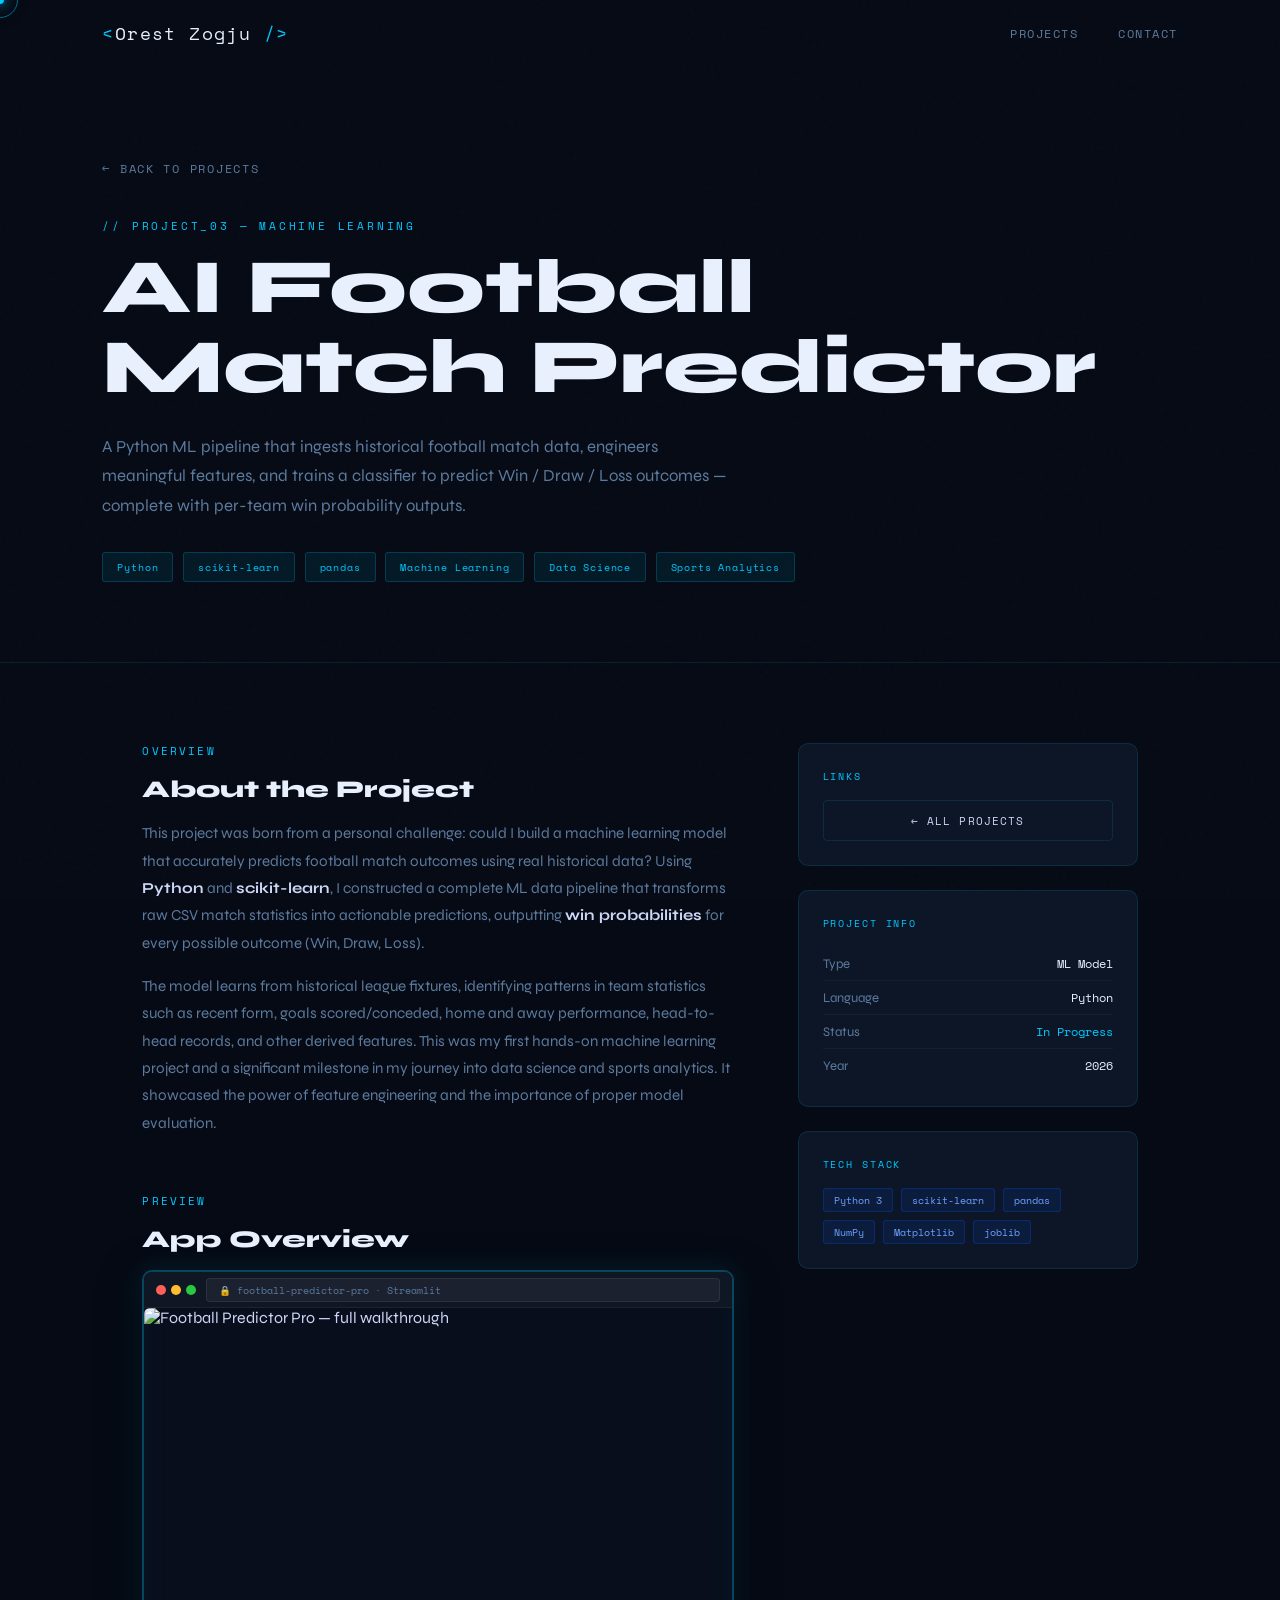
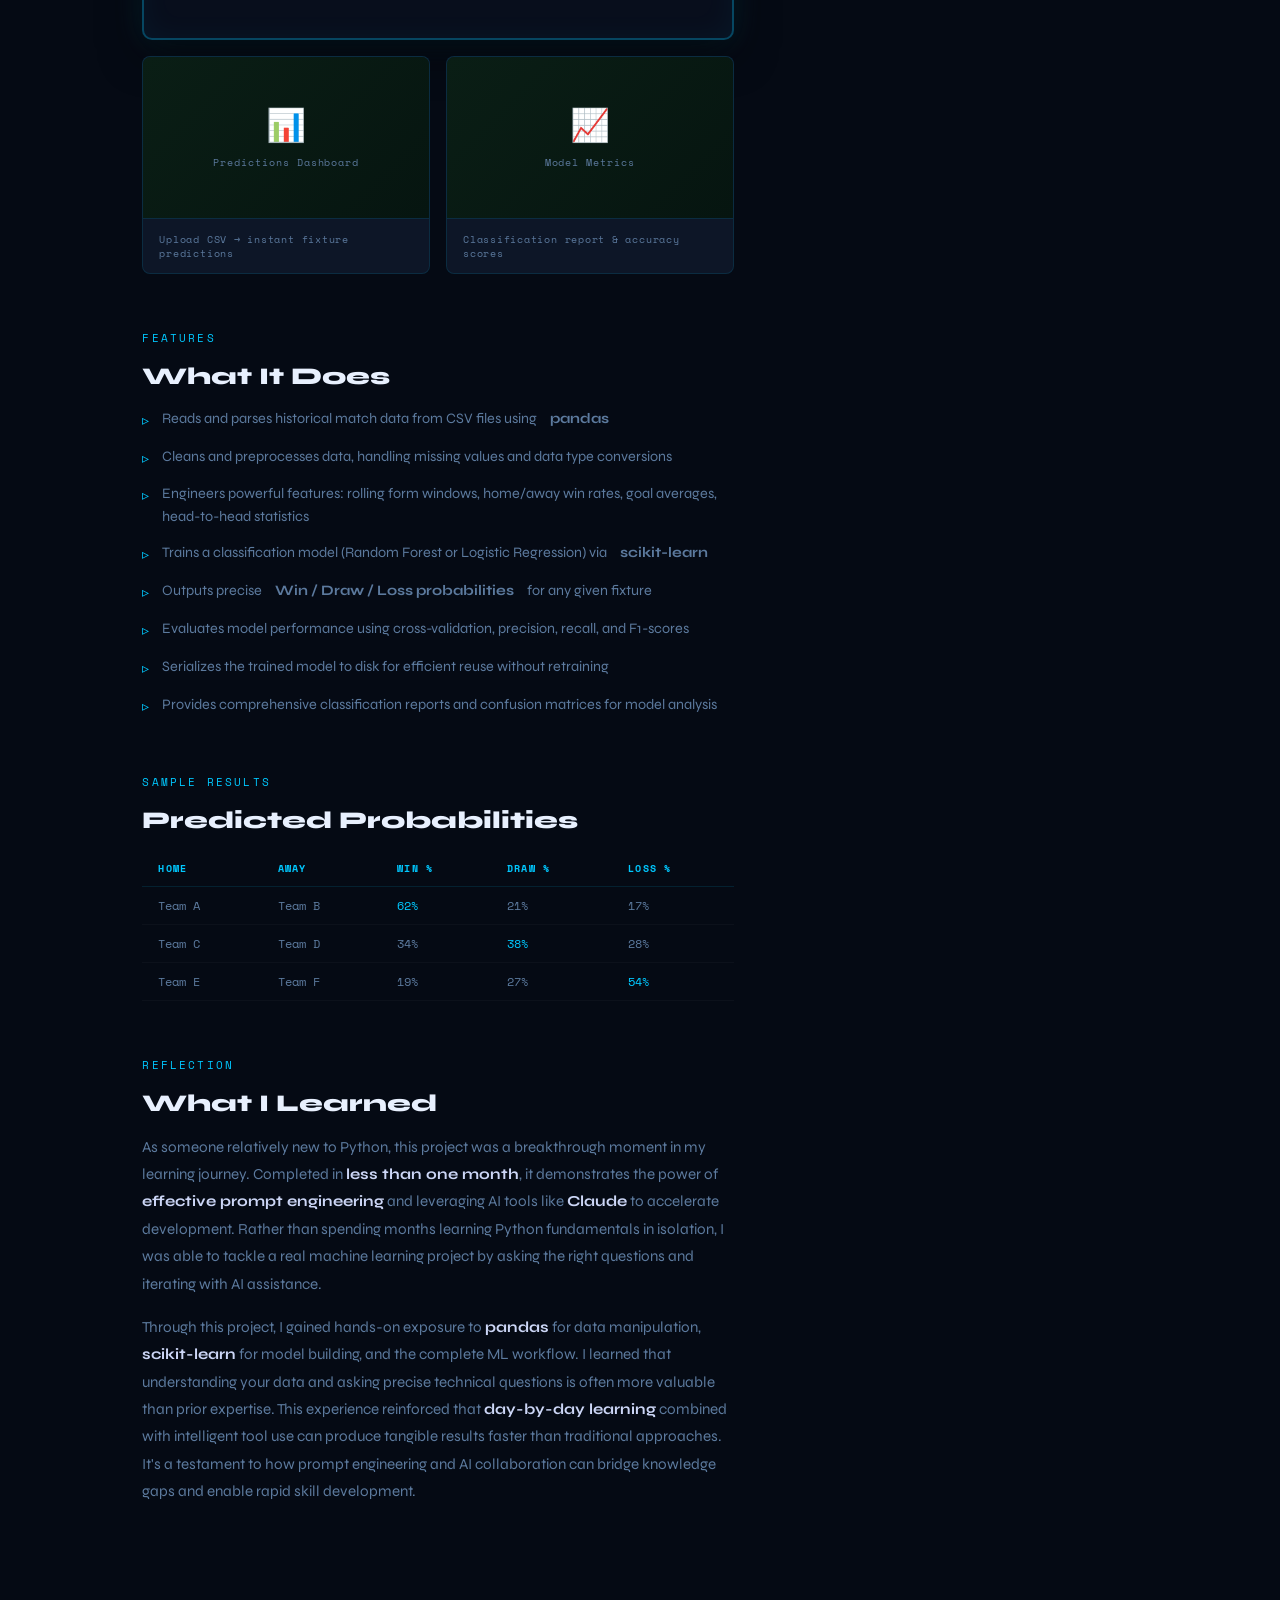
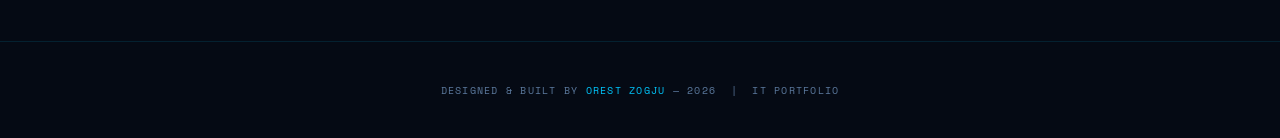
==== commit 2306c48b: "Update Football Predictor reflection: Emphasize learning journey and prompt engineering efficiency" ====
--- a/project-football-predictor.html
+++ b/project-football-predictor.html
@@ -519,15 +519,17 @@
             <p class="content-label">Reflection</p>
             <h2 class="content-heading">What I Learned</h2>
             <p class="content-text">
-              This project was my real introduction to the complete machine learning workflow — from handling messy,
-              raw data to deploying a working predictive model. I discovered that <strong>feature engineering</strong> is often
-              more critical than model selection, and learned hard lessons about overfitting through proper
-              train/test splits and rigorous cross-validation techniques.
+              As someone relatively new to Python, this project was a breakthrough moment in my learning journey. Completed in <strong>less than one month</strong>, 
+              it demonstrates the power of <strong>effective prompt engineering</strong> and leveraging AI tools like <strong>Claude</strong> 
+              to accelerate development. Rather than spending months learning Python fundamentals in isolation, I was able to tackle a real 
+              machine learning project by asking the right questions and iterating with AI assistance.
             </p>
             <p class="content-text">
-              I became comfortable with <strong>pandas</strong> for complex data wrangling tasks and discovered how powerful
-              scikit-learn's pipeline API is for keeping preprocessing and modeling steps clean, reproducible, and maintainable.
-              The experience reinforced the importance of understanding your data deeply before attempting to model it.
+              Through this project, I gained hands-on exposure to <strong>pandas</strong> for data manipulation, <strong>scikit-learn</strong> 
+              for model building, and the complete ML workflow. I learned that understanding your data and asking precise technical questions 
+              is often more valuable than prior expertise. This experience reinforced that <strong>day-by-day learning</strong> combined with 
+              intelligent tool use can produce tangible results faster than traditional approaches. It's a testament to how prompt engineering 
+              and AI collaboration can bridge knowledge gaps and enable rapid skill development.
             </p>
           </div>
 
--- a/styles.css
+++ b/styles.css
@@ -1159,8 +1159,8 @@
 /* Elements with .reveal start invisible and slide up.
    JS (IntersectionObserver) adds .visible when they enter the viewport. */
 .reveal {
-  opacity: 0;
-  transform: translateY(30px);
+  opacity: 1;
+  transform: none;
   transition: opacity .7s cubic-bezier(.4, 0, .2, 1),
               transform .7s cubic-bezier(.4, 0, .2, 1);
 }
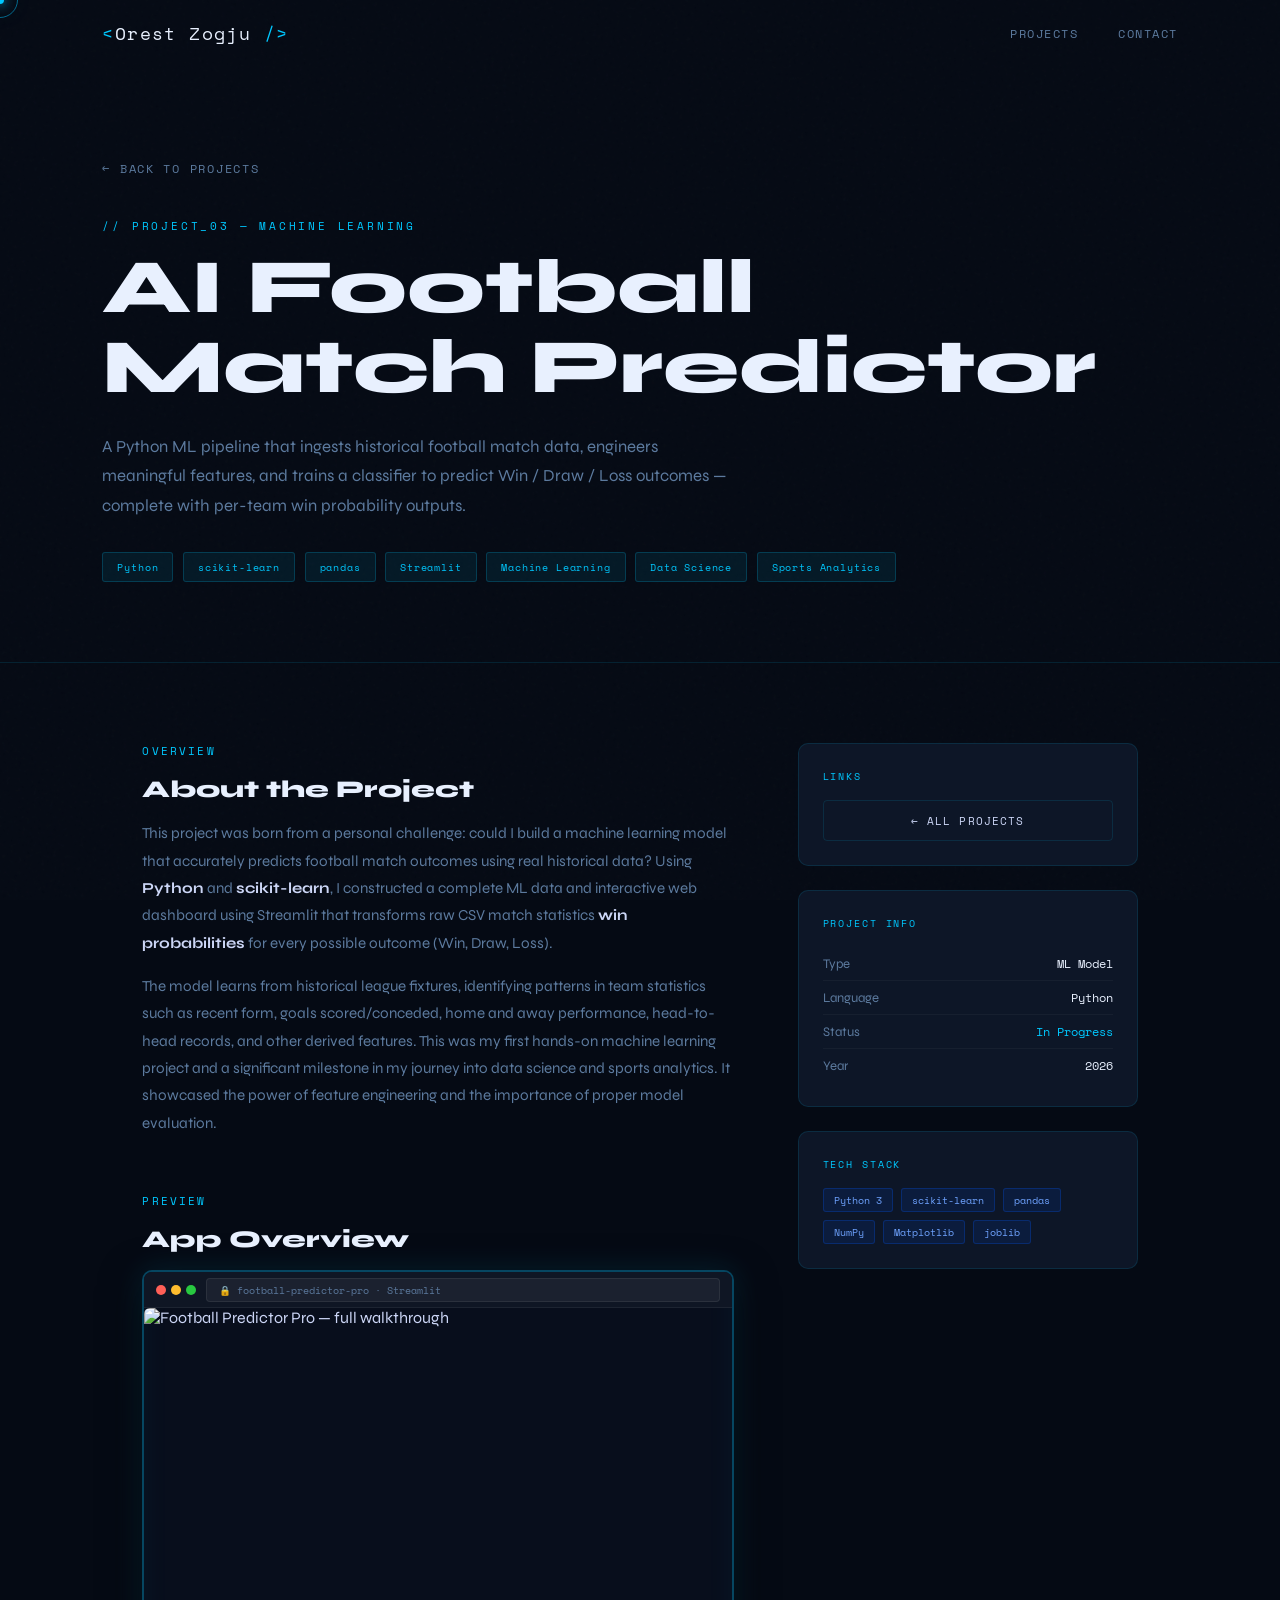
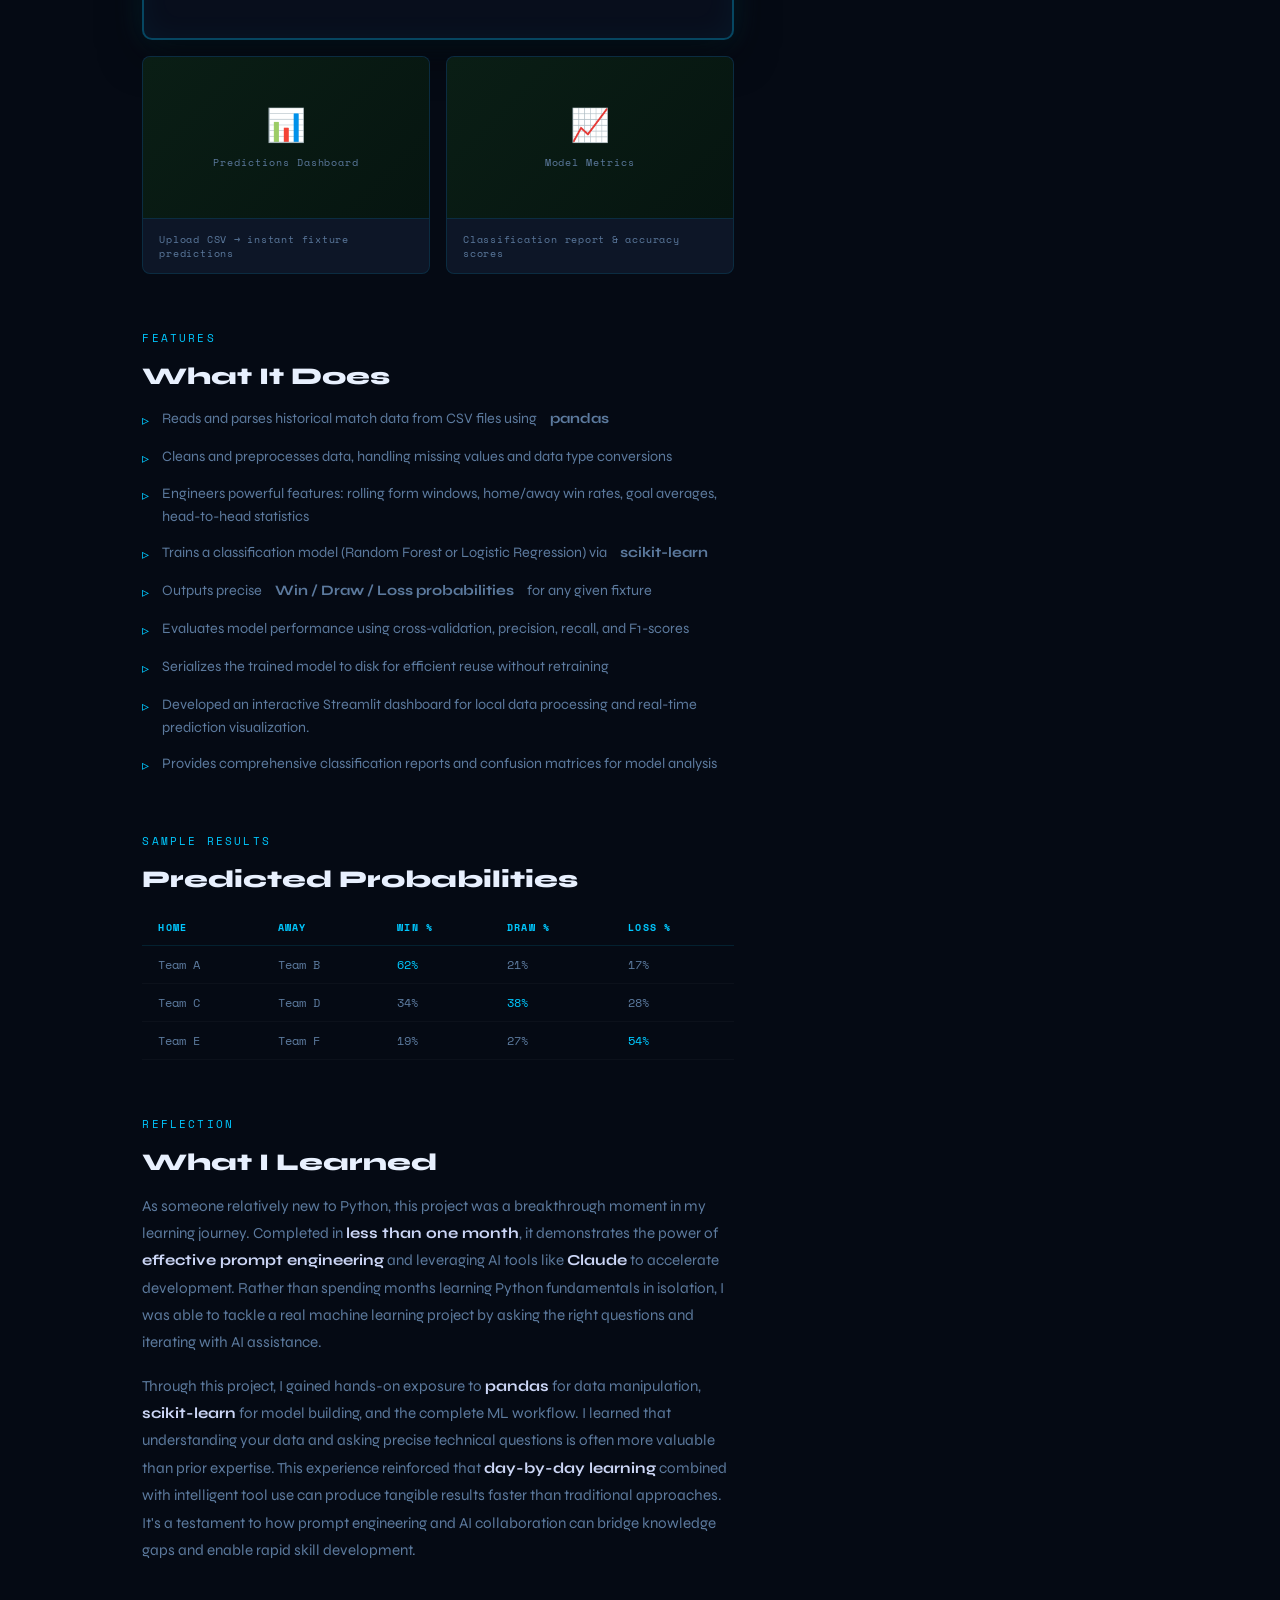
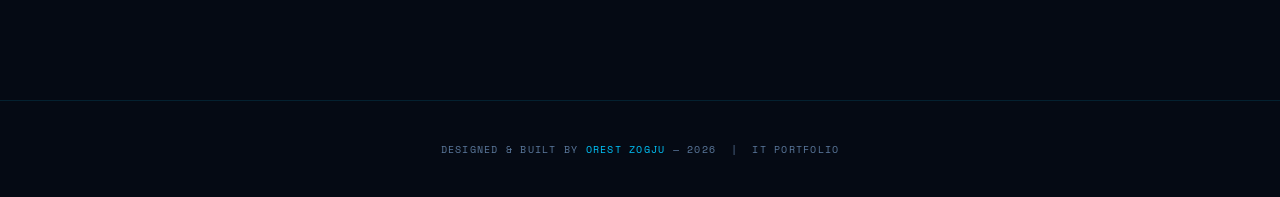
==== commit 109ad02f: "small changes" ====
--- a/project-football-predictor.html
+++ b/project-football-predictor.html
@@ -401,6 +401,7 @@
         <span class="hero-tag">Python</span>
         <span class="hero-tag">scikit-learn</span>
         <span class="hero-tag">pandas</span>
+        <span class="hero-tag">Streamlit</span>
         <span class="hero-tag">Machine Learning</span>
         <span class="hero-tag">Data Science</span>
         <span class="hero-tag">Sports Analytics</span>
@@ -421,8 +422,8 @@
             <p class="content-text">
               This project was born from a personal challenge: could I build a machine learning model
               that accurately predicts football match outcomes using real historical data? Using <strong>Python</strong>
-              and <strong>scikit-learn</strong>, I constructed a complete ML data pipeline that transforms raw
-              CSV match statistics into actionable predictions, outputting <strong>win probabilities</strong> for
+              and <strong>scikit-learn</strong>, I constructed a complete ML data and interactive web dashboard 
+              using Streamlit that transforms raw CSV match statistics <strong>win probabilities</strong> for
               every possible outcome (Win, Draw, Loss).
             </p>
             <p class="content-text">
@@ -488,9 +489,11 @@
               <li>Outputs precise <strong>Win / Draw / Loss probabilities</strong> for any given fixture</li>
               <li>Evaluates model performance using cross-validation, precision, recall, and F1-scores</li>
               <li>Serializes the trained model to disk for efficient reuse without retraining</li>
+              <li>Developed an interactive Streamlit dashboard for local data processing and real-time prediction visualization.</li>
               <li>Provides comprehensive classification reports and confusion matrices for model analysis</li>
             </ul>
           </div>
+        
 
           <!-- Sample results table -->
           <div class="content-section reveal">
